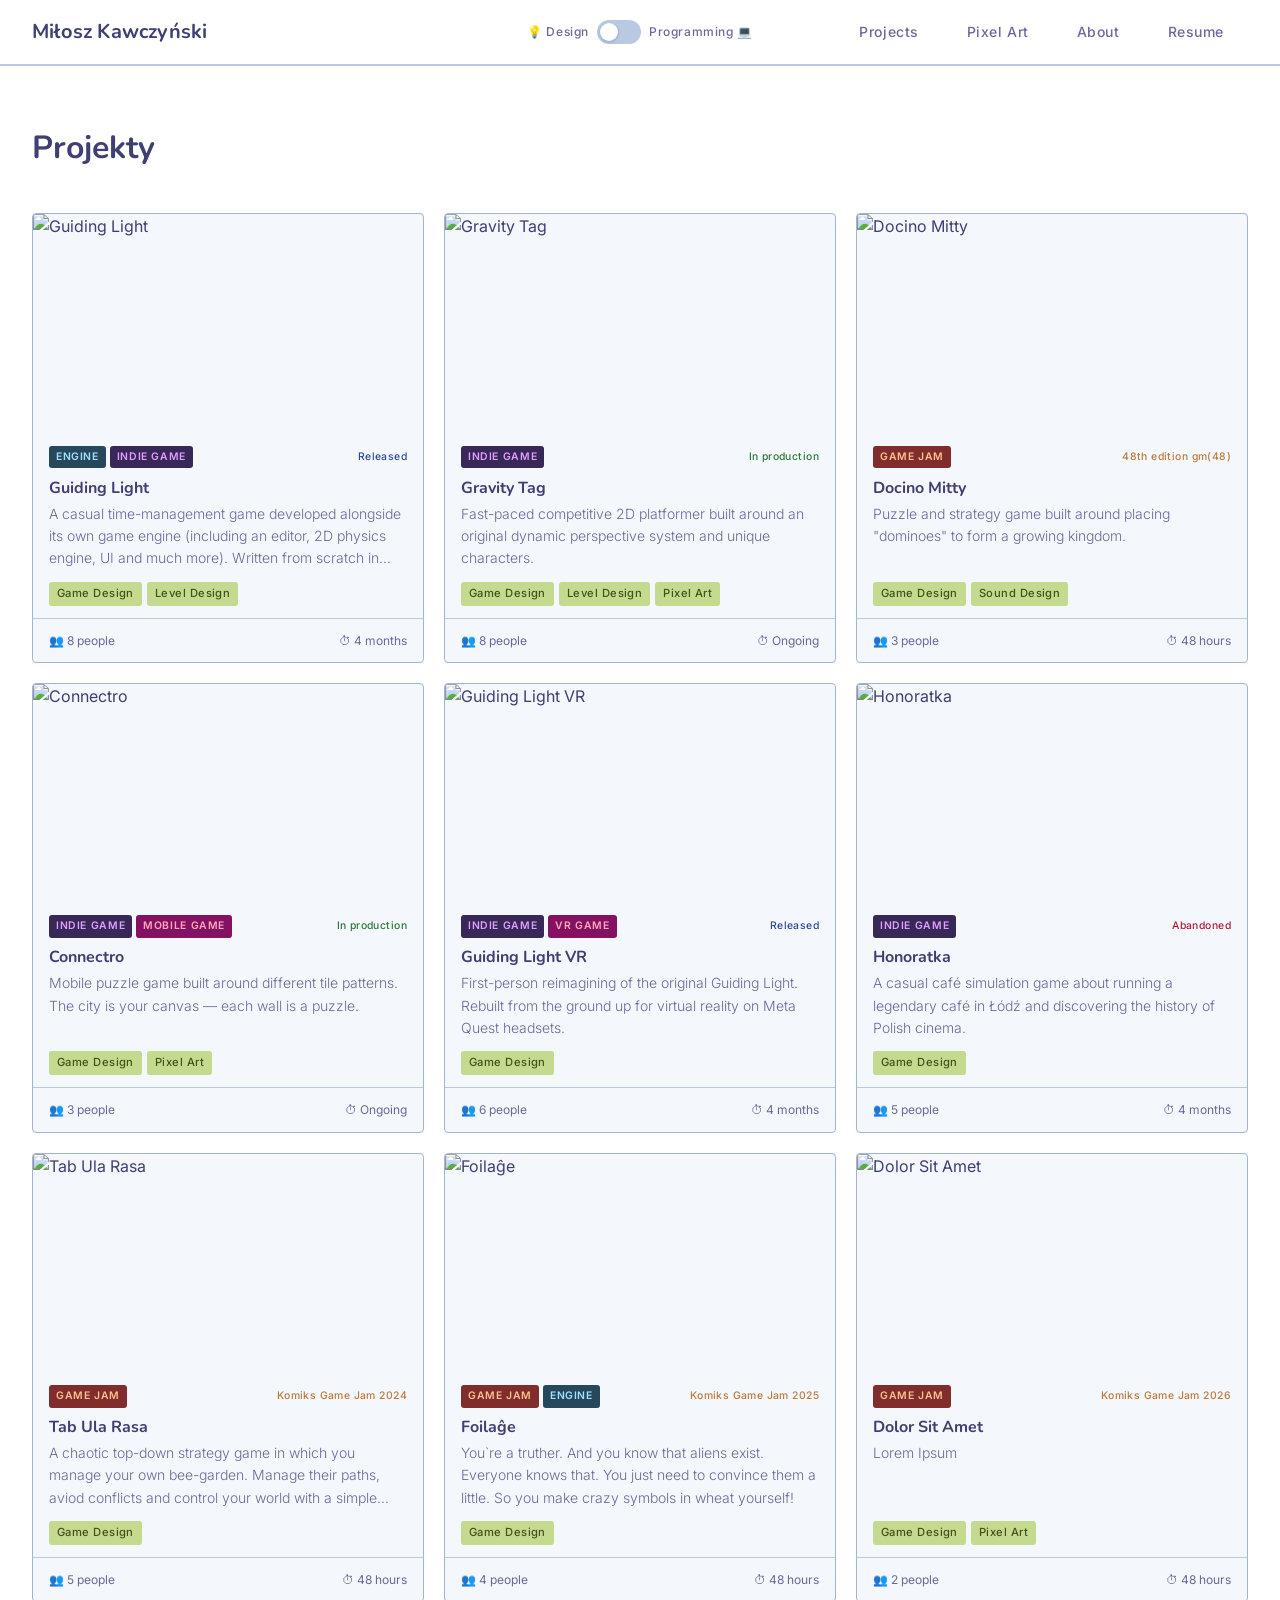
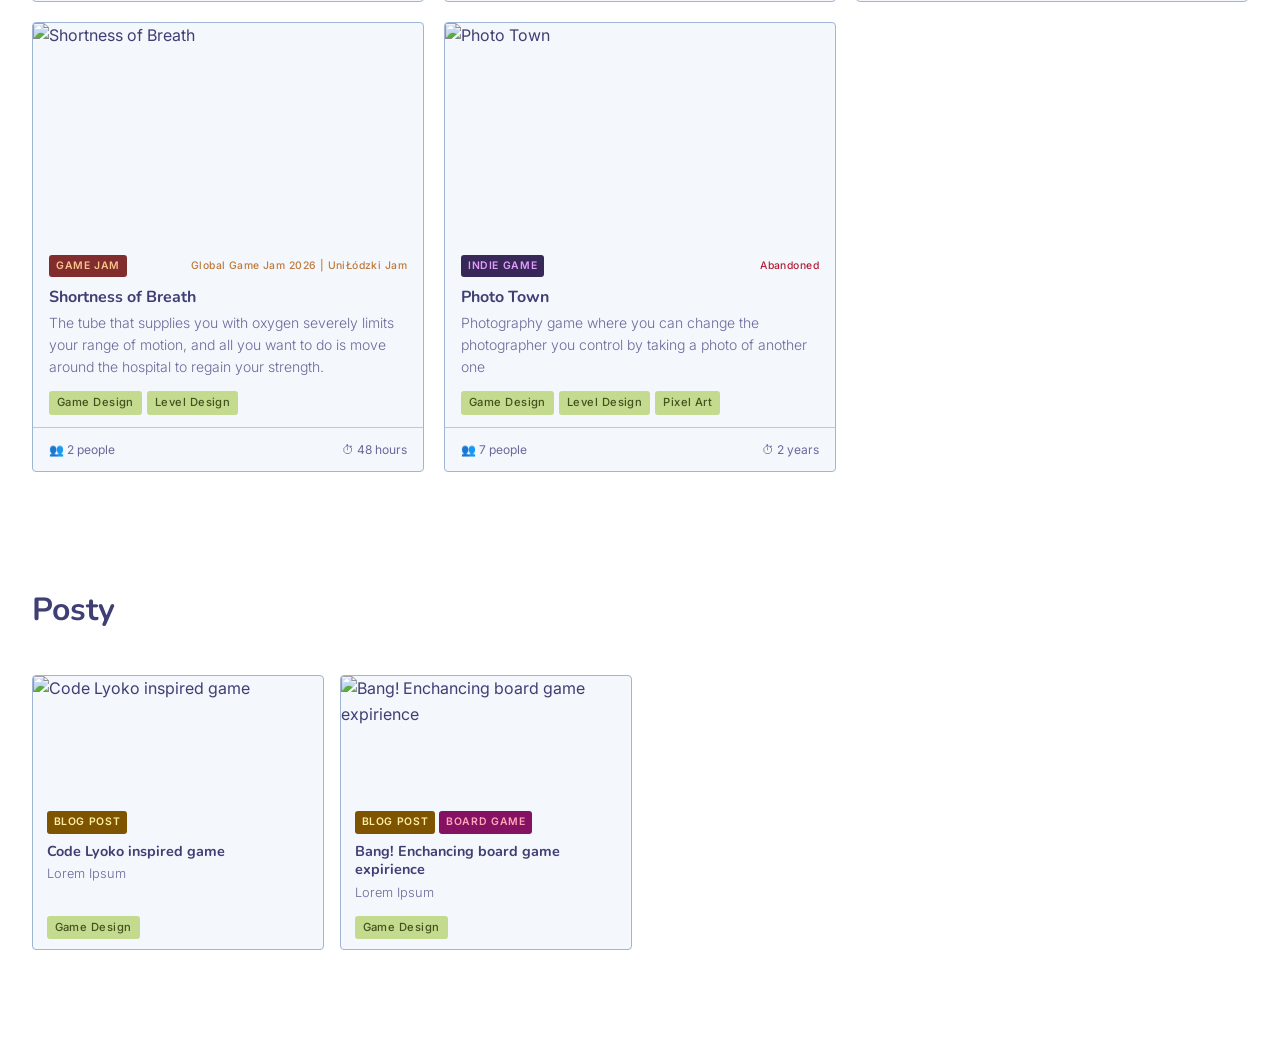
==== index.html @ 7f7c29a9 "DocinoMitty+Projects: Add sound design label" ====
<!DOCTYPE html>
<html lang="pl">
<head>
  <meta charset="UTF-8" />
  <meta name="viewport" content="width=device-width, initial-scale=1.0" />
  <title>Miłosz Kawczyński - Portfolio</title>
  <link rel="preconnect" href="https://fonts.googleapis.com" />
  <link rel="preconnect" href="https://fonts.gstatic.com" crossorigin />
  <link href="https://fonts.googleapis.com/css2?family=Inter:wght@300;400;500;600&family=Nunito:ital,wght@0,700;1,400&display=swap" rel="stylesheet" />
  <link rel="stylesheet" href="https://cdnjs.cloudflare.com/ajax/libs/font-awesome/6.5.0/css/all.min.css" />
  <link rel="stylesheet" href="style.css" />
</head>

<body>
  <script src="header.js"></script>
  <main>
    <section class="section projects" id="projekty">
      <div class="container">
        <h2 class="section__title">Projekty</h2>
        <div class="grid grid--design" id="grid-design"></div>
        <div class="grid grid--programming" id="grid-programming"></div>
      </div>
    </section>

    <section class="section posts" id="blog-section-design" style="display:none;">
      <div class="container">
        <h2 class="section__title">Posty</h2>
        <div class="grid grid--blog grid--design" id="blog-grid-design"></div>
      </div>
    </section>

    <section class="section posts" id="blog-section-programming" style="display:none;">
      <div class="container">
        <h2 class="section__title">Posty</h2>
        <div class="grid grid--blog grid--programming" id="blog-grid-programming"></div>
      </div>
    </section>
  <script src="footer.js"></script>

  <script>
    const tabs = document.querySelectorAll('.tab');
    const sections = document.querySelectorAll('section[id]');
    const observer = new IntersectionObserver((entries) => {
      entries.forEach(entry => {
        if (entry.isIntersecting) {
          tabs.forEach(t => t.classList.remove('tab--active'));
          const active = document.querySelector(`.tab[href="#${entry.target.id}"]`);
          if (active) active.classList.add('tab--active');
        }
      });
    }, { threshold: 0.4 });
    sections.forEach(s => observer.observe(s));
  </script>

  <script src="character.js"></script>
  <script src="projects.js"></script>
<script>

  const toggle = document.getElementById('modeToggle');
  const savedMode = localStorage.getItem('portfolio-mode') ?? 'design';

  function setMode(mode) {
    const isProg = mode === 'programming';
    const gridDesign = document.getElementById('grid-design');
    const gridProg   = document.getElementById('grid-programming');
    const outGrid = isProg ? gridDesign : gridProg;
    const inGrid  = isProg ? gridProg   : gridDesign;

    outGrid.style.opacity = '0';
    setTimeout(() => {
      outGrid.style.display = 'none';
      inGrid.style.display  = 'grid';
      requestAnimationFrame(() => requestAnimationFrame(() => {
        inGrid.style.opacity = '1';
      }));
    }, 350);

    updateBlogSection('design');
    updateBlogSection('programming');
  }

  setMode(savedMode);

  document.addEventListener('modechange', (e) => {
    setMode(e.detail.mode);
  });

  toggle.addEventListener('keydown', e => {
    if (e.key === ' ' || e.key === 'Enter') {
      e.preventDefault();
      toggle.click();
    }
  });

  addProject({
    name:   'Guiding Light',
    cover:  'games/guidingLight.png',
    images: ['./projects/guidingLight/guidingLight1.png', './projects/guidingLight/guidingLight2.png', './projects/guidingLight/guidingLight3.png'],
    desc:   'A casual time-management game developed alongside its own game engine (including an editor, 2D physics engine, UI and much more). Written from scratch in modern C++ and DirectX 11.',
    types:  ['engine', 'indie-game'],
    event:  'released',
    tags:   ['engine-programming', 'systems-programming', 'gameplay-programming', 'game-design', 'level-design'],
    people: 8,
    time:   '4 months',
    link:   './projects/guidingLight/guidingLight.html',
  });

  addProject({
    name:   'Gravity Tag',
    cover:  'games/gravityTag.png',
    images: ['./projects/gravityTag/gravityTag1.png', './projects/gravityTag/gravityTag2.png', './projects/gravityTag/gravityTag3.png', './projects/gravityTag/gravityTag4.png', './projects/gravityTag/gravityTag6.png'],
    desc:   'Fast-paced competitive 2D platformer built around an original dynamic perspective system and unique characters.',
    types:  ['indie-game'],
    event:  'in-production',
    tags:   ['systems-programming', 'gameplay-programming', 'game-design', 'level-design', 'pixelart'],
    people: 8,
    time:   'Ongoing',
    link:   './projects/gravityTag/gravityTag.html',
  });

  addProject({
    name:   'Docino Mitty',
    cover:  'games/docinoMitty.png',
    images: ['./projects/docinoMitty/docinoMitty1.png', './projects/docinoMitty/docinoMitty2.png', './projects/docinoMitty/docinoMitty3.png', './projects/docinoMitty/docinoMitty4.png'],
    desc:   'Puzzle and strategy game built around placing "dominoes" to form a growing kingdom.',
    types:  ['game-jam'],
    event:  '48th edition gm(48)',
    tags:   ['systems-programming', 'gameplay-programming', 'game-design', 'sound-design'],
    people: 3,
    time:   '48 hours',
    link:   './projects/docinoMitty/docinoMitty.html',
  });

  addProject({
    name:   'Connectro',
    cover:  'games/connectro.png',
    images: ['./projects/connectro/connectro1.png', './projects/connectro/connectro2.png', './projects/connectro/connectro3.png'],
    desc:   'Mobile puzzle game built around different tile patterns. The city is your canvas — each wall is a puzzle.',
    types:  ['indie-game', 'mobile-game'],
    event:  'in-production',
    tags:   ['systems-programming', 'gameplay-programming', 'game-design', 'pixelart'],
    people: 3,
    time:   'Ongoing',
    link:   './projects/connectro/connectro.html',
  });

  addProject({
    name:   'Guiding Light VR',
    cover:  'games/guidingLightVR.png',
    images: ['./projects/guidingLightVR/guidingLightVR1.png'],
    desc:   'First-person reimagining of the original Guiding Light. Rebuilt from the ground up for virtual reality on Meta Quest headsets.',
    types:  ['indie-game', 'vr-game'],
    event:  'released',
    tags:   ['game-design'],
    people: 6,
    time:   '4 months',
    link:   './projects/guidingLightVR/guidingLightVR.html',
  });

  // addProject({
  //   name:   'Ricochet',
  //   cover:  'games/ricochet.png',
  //   images: ['./projects/ricochet/ricochet1.png', './projects/ricochet/ricochet2.png', './projects/ricochet/ricochet3.png', './projects/ricochet/ricochet4.png'],
  //   desc:   'Rykoszet To gra karciana w gangstersko mafijnych klimatach, gdzie główną mechaniką jest układanie stosu kart, od którego odbijają się pociski wystrzeliwane podczas rozgrywki.',
  //   types:  ['board-game'],
  //   event:  'in-production',
  //   tags:   ['game-design'],
  //   people: 2,
  //   time:   'Ongoing',
  //   link:   './projects/ricochet/ricochet.html',
  // });

  addProject({
    name:   'Honoratka',
    cover:  'games/honoratka.png',
    images: ['./projects/honoratka/honoratka2.png'],
    desc:   'A casual café simulation game about running a legendary café in Łódź and discovering the history of Polish cinema.',
    types:  ['indie-game'],
    event:  'abandoned',
    tags:   ['gameplay-programming', 'game-design'],
    people: 5,
    time:   '4 months',
    link:   './projects/honoratka/honoratka.html',
  });

  addProject({
    name:   'Code Lyoko inspired game',
    cover:  'games/codeLyoko.png',
    images: [],
    desc:   'Lorem Ipsum',
    types:  ['blog-post'],
    event:  'Writing',
    tags:   ['game-design'],
    people: 0,
    time:   'n/a',
    link:   '/projekty/drugi',
  });

  addProject({
    name:   'Bang! Enchancing board game expirience',
    cover:  'games/bang.png',
    images: [],
    desc:   'Lorem Ipsum',
    types:  ['blog-post', 'board-game'],
    event:  'Writing',
    tags:   ['game-design'],
    people: 0,
    time:   'n/a',
    link:   '/projekty/drugi',
  });

  // addProject({
  //   name:   'Wibrujący Czarodzieje',
  //   cover:  'games/wibrującyCzarodzieje.png',
  //   images: [],
  //   desc:   'Lorem Ipsum',
  //   types:  ['game-jam'],
  //   event:  'Writing',
  //   tags:   ['game-design'],
  //   people: 2,
  //   time:   '6h',
  //   link:   '/projekty/drugi',
  // });

  addProject({
    name:   'Tab Ula Rasa',
    cover:  'games/tabUlaRasa.png',
    images: ['./projects/tabUlaRasa/tabUlaRasa1.png', './projects/tabUlaRasa/tabUlaRasa2.png', './projects/tabUlaRasa/tabUlaRasa3.png'],
    desc:   'A chaotic top-down strategy game in which you manage your own bee-garden. Manage their paths, aviod conflicts and control your world with a simple click of a Tab.',
    types:  ['game-jam'],
    event:  'Komiks Game Jam 2024',
    tags:   ['systems-programming', 'gameplay-programming', 'game-design'],
    people: 5,
    time:   '48 hours',
    link:   './projects/tabUlaRasa/tabUlaRasa.html',
  });

  addProject({
    name:   'Foilaĝe',
    cover:  'games/foilage.png',
    images: ['./projects/foilage/foilage1.png', './projects/foilage/foilage2.png', './projects/foilage/foilage3.png', './projects/foilage/foilage4.png'],
    desc:   'You`re a truther. And you know that aliens exist. Everyone knows that. You just need to convince them a little. So you make crazy symbols in wheat yourself!',
    types:  ['game-jam', 'engine'],
    event:  'Komiks Game Jam 2025',
    tags:   ['engine-programming', 'systems-programming', 'gameplay-programming', 'game-design'],
    people: 4,
    time:   '48 hours',
    link:   './projects/foilage/foilage.html',
  });

  addProject({
    name:   'Dolor Sit Amet',
    cover:  'games/dolorSitAmet.png',
    images: ['./projects/dolorSitAmet/dolorSitAmet1.png', './projects/dolorSitAmet/dolorSitAmet2.png', './projects/dolorSitAmet/dolorSitAmet3.png'],
    desc:   'Lorem Ipsum',
    types:  ['game-jam'],
    event:  'Komiks Game Jam 2026',
    tags:   ['systems-programming', 'gameplay-programming', 'game-design', 'pixelart'],
    people: 2,
    time:   '48 hours',
    link:   './projects/dolorSitAmet/dolorSitAmet.html',
  });

  // addProject({
  //   name:   'Guiding Light Advance',
  //   cover:  'games/guidingLightAdvance.png',
  //   images: [],
  //   desc:   'Lorem Ipsum',
  //   types:  ['indie-game', 'engine'],
  //   event:  'in-production',
  //   tags:   ['engine-programming', 'systems-programming', 'gameplay-programming', 'game-design', 'pixelart'],
  //   people: 1,
  //   time:   'Ongoing',
  //   link:   './projects/guidingLightAdvence/guidingLightAdvence.html',
  // });

  addProject({
    name:   'Shortness of Breath',
    cover:  'games/shortnessOfBreath.png',
    images: ['./projects/shortnessOfBreath/shortnessOfBreath1.png', './projects/shortnessOfBreath/shortnessOfBreath2.png', './projects/dolorSitAmet/shortnessOfBreath3.png'],
    desc:   'The tube that supplies you with oxygen severely limits your range of motion, and all you want to do is move around the hospital to regain your strength.',
    types:  ['game-jam'],
    event:  'Global Game Jam 2026 | UniŁódzki Jam',
    tags:   ['systems-programming', 'gameplay-programming', 'game-design', 'level-design'],
    people: 2,
    time:   '48 hours',
    link:   './projects/shortnessOfBreath/shortnessOfBreath.html',
  });

  addProject({
    name:   'Photo Town',
    cover:  'games/photoTown.png',
    images: ['./projects/photoTown/photoTown1.png', './projects/photoTown/photoTown2.png', './projects/photoTown/photoTown3.png', './projects/photoTown/photoTown4.png', './projects/photoTown/photoTown5.png'],
    desc:   'Photography game where you can change the photographer you control by taking a photo of another one',
    types:  ['indie-game'],
    event:  'abandoned',
    tags:   ['systems-programming', 'gameplay-programming', 'game-design', 'level-design', 'pixelart'],
    people: 7,
    time:   '2 years',
    link:   './projects/photoTown/photoTown.html',
  });
</script>

</body>
</html>
---- style.css ----
:root {
    --c-white:        #ffffff;
    --c-light:        #b9c9e3;
    --c-mid:          #5879b4;
    --c-dark:         #3f3f74;
    --c-bg:           var(--c-white);
    --c-surface:      #f4f7fc;
    --c-text:         var(--c-dark);
    --c-text-muted:   #6a6a9a;
    --c-accent:       var(--c-mid);
    --font-body:      'Inter', system-ui, sans-serif;
    --font-display:   'Nunito', Georgia, serif;
    --container-w:    1400px;
    --radius:         4px;
  }

  *, *::before, *::after { box-sizing: border-box; margin: 0; padding: 0; }
  html { scroll-behavior: smooth; }

  body {
    background: var(--c-bg);
    color: var(--c-text);
    font-family: var(--font-body);
    font-size: 1rem;
    line-height: 1.6;
    font-weight: 400;
    overflow-x: hidden;
    padding-bottom: 42px;
    transition: background 0.4s ease, color 0.4s ease;
  }

  img, video { display: block; max-width: 100%; height: auto; }
  a { color: inherit; text-decoration: none; }

  .container {
    max-width: var(--container-w);
    margin: 0 auto;
    padding: 0 2rem;
  }

  .header {
    position: sticky;
    top: 0;
    z-index: 100;
    background: var(--c-white);
    border-bottom: 2px solid var(--c-light);
    transition: background 0.4s ease, border-color 0.4s ease;
  }

  .nav {
    display: flex;
    align-items: center;
    justify-content: center;
    height: 64px;
    gap: 2rem;
  }

  .nav__logo {
    flex: 1;
    font-family: var(--font-display);
    font-size: 1.25rem;
    font-weight: 700;
    color: var(--c-dark);
    letter-spacing: 0.01em;
    transition: color 0.4s ease;
  }

  .tabs {
    flex: 1;
    display: flex;
    justify-content: flex-end;
    height: 100%;
  }

  .tab {
    display: flex;
    align-items: center;
    padding: 0 1.5rem;
    font-size: 0.875rem;
    font-weight: 500;
    letter-spacing: 0.04em;
    color: var(--c-text-muted);
    border-bottom: 3px solid transparent;
    height: 100%;
    position: relative;
    top: 2px;
    transition: color 0.2s, border-color 0.2s;
  }

  .tab:hover { color: var(--c-accent); }

  .tab--active {
    color: var(--c-dark);
    border-bottom-color: var(--c-mid);
  }

  .mode-toggle {
    display: flex;
    align-items: center;
    gap: 8px;
    cursor: pointer;
    user-select: none;
  }

  .mode-toggle__label {
    font-size: 0.75rem;
    font-weight: 500;
    letter-spacing: 0.05em;
    color: var(--c-text-muted);
    transition: color 0.3s;
  }

  .mode-toggle__track {
    width: 44px;
    height: 24px;
    border-radius: 12px;
    background: var(--c-light);
    position: relative;
    flex-shrink: 0;
    transition: background 0.3s;
  }

  .mode-toggle__thumb {
    position: absolute;
    top: 3px;
    left: 3px;
    width: 18px;
    height: 18px;
    border-radius: 50%;
    background: var(--c-white);
    box-shadow: 0 1px 3px rgba(0,0,0,0.2);
    transition: transform 0.3s cubic-bezier(0.4, 0, 0.2, 1);
  }

  .section { padding: 3.5rem 0; }

  .section__title {
    font-family: var(--font-display);
    font-size: 2rem;
    font-weight: 700;
    color: var(--c-dark);
    margin-bottom: 2.5rem;
    transition: color 0.4s ease;
  }

  .about {
    background: var(--c-surface);
    border-bottom: 2px solid var(--c-light);
    transition: background 0.4s ease, border-color 0.4s ease;
  }

  .about__inner {
    display: grid;
    grid-template-columns: 280px 1fr;
    gap: 4rem;
    align-items: center;
  }

  .about__photo-wrap { display: flex; justify-content: center; }

  .about__photo {
    width: 240px;
    height: 240px;
  }

  .about__photo img {
    width: 100%;
    height: 100%;
    object-fit: cover;
  }

  .about__eyebrow {
    font-size: 0.8rem;
    letter-spacing: 0.1em;
    text-transform: uppercase;
    color: var(--c-accent);
    margin-bottom: 0.5rem;
  }

  .about__name {
    font-family: var(--font-display);
    font-size: clamp(2rem, 4vw, 3rem);
    font-weight: 700;
    color: var(--c-dark);
    line-height: 1.1;
    margin-bottom: 0.25rem;
    transition: color 0.4s ease;
  }

  .about__role {
    font-size: 1rem;
    color: var(--c-text-muted);
    margin-bottom: 1.25rem;
    letter-spacing: 0.03em;
  }

  .about__bio {
    color: var(--c-text);
    max-width: 52ch;
    margin-bottom: 2rem;
    line-height: 1.8;
    font-weight: 300;
    transition: color 0.4s ease;
  }

  .about__links { display: flex; gap: 1rem; flex-wrap: wrap; }

  .btn {
    display: inline-block;
    padding: 10px 24px;
    font-size: 0.875rem;
    font-weight: 500;
    letter-spacing: 0.04em;
    border-radius: var(--radius);
    cursor: pointer;
    transition: background 0.2s, color 0.2s, border-color 0.2s;
  }

  .btn--primary {
    background: var(--c-mid);
    color: var(--c-white);
    border: 2px solid var(--c-mid);
  }

  .btn--primary:hover {
    background: var(--c-dark);
    border-color: var(--c-dark);
  }

  .btn--ghost {
    background: transparent;
    color: var(--c-mid);
    border: 2px solid var(--c-mid);
    transition: background 0.2s, color 0.2s, border-color 0.4s ease;
  }

  .btn--ghost:hover {
    background: var(--c-mid);
    color: var(--c-white);
  }

  .projects {
    background: var(--c-white);
    transition: background 0.4s ease;
  }

  .grid {
    grid-template-columns: repeat(3, 1fr);
    gap: 1.25rem;
    align-items: stretch;
  }

  .grid--design,
  .grid--programming {
    display: grid;
    transition: opacity 0.35s ease;
  }

  .grid--programming {
    display: none;
    opacity: 0;
  }

  .grid--design { opacity: 1; }

  .grid--blog {
    grid-template-columns: repeat(4, 1fr);
    gap: 1rem;
  }

  body:not(.mode--programming) #blog-section-programming { display: none !important; }
  body.mode--programming        #blog-section-design      { display: none !important; }

  .card-wrap {
    border-radius: var(--radius);
    height: 100%;
    display: block;
    text-decoration: none;
    color: inherit;
  }

  .card-wrap:hover .card {
    transform: translateY(-6px);
    box-shadow: 0 12px 32px rgba(63, 63, 116, 0.18);
  }

  .card {
    background: var(--c-surface);
    border: 1px solid #a0b5d4;
    border-radius: var(--radius);
    overflow: hidden;
    display: flex;
    flex-direction: column;
    height: 100%;
    transition: box-shadow 0.25s ease, background 0.4s ease, border-color 0.4s ease, transform 0.25s ease;
  }

  .card__thumb {
    width: 100%;
    aspect-ratio: 16 / 9;
    overflow: hidden;
    flex-shrink: 0;
  }

  .card__thumb img {
    width: 100%;
    height: 100%;
    object-fit: cover;
  }

  .card__thumb-placeholder {
    width: 100%;
    height: 100%;
    background: var(--c-light);
    display: flex;
    align-items: center;
    justify-content: center;
    color: var(--c-mid);
    font-size: 0.75rem;
    letter-spacing: 0.08em;
    text-transform: uppercase;
    transition: background 0.4s ease, color 0.4s ease;
  }

  .card__meta-row {
    padding: 0.75rem 1rem 0;
    display: flex;
    align-items: center;
    flex-wrap: wrap;
    gap: 5px;
    flex-shrink: 0;
  }

  .card__types {
    display: flex;
    flex-wrap: wrap;
    gap: 4px;
    flex: 1;
  }

  .card__type {
    font-size: 0.65rem;
    font-weight: 600;
    letter-spacing: 0.06em;
    text-transform: uppercase;
    padding: 3px 7px;
    border-radius: 3px;
  }

  .card__type--indie-game  { background: #372857; color: #e39dff; }
  .card__type--game-jam    { background: #812d2d; color: #fac28d; }
  .card__type--art         { background: #2a4a1a; color: #a0d890; }
  .card__type--engine      { background: #27475c; color: #a0e1ff; }
  .card__type--blog-post   { background: #7e5400; color: #ffefa6; }
  .card__type--mobile-game { background: #851162; color: #ffa8bb; }
  .card__type--vr-game     { background: #851162; color: #ffa8bb; }
  .card__type--board-game  { background: #851162; color: #ffa8bb; }

  .card__event {
    font-size: 0.65rem;
    font-weight: 500;
    letter-spacing: 0.04em;
    white-space: nowrap;
  }

  .card__event--in-production { color: #2a7a3a; }
  .card__event--released      { color: #2a4a9a; }
  .card__event--jam           { color: #bd7a3b; }
  .card__event--abandoned     { color: #b31e36; }

  .card__body {
    padding: 0.6rem 1rem 0;
    flex: 1;
    display: flex;
    flex-direction: column;
  }

  .card__title {
    font-family: var(--font-display);
    font-size: 1rem;
    font-weight: 700;
    color: var(--c-dark);
    margin-bottom: 4px;
    line-height: 1.3;
    transition: color 0.4s ease;
  }

  .card__desc {
    font-size: 0.875rem;
    color: var(--c-text-muted);
    line-height: 1.6;
    font-weight: 300;
    display: -webkit-box;
    -webkit-line-clamp: 3;
    -webkit-box-orient: vertical;
    overflow: hidden;
    margin-bottom: 0.75rem;
    transition: color 0.4s ease;
  }

  .card__tags {
    display: flex;
    flex-wrap: nowrap;
    gap: 5px;
    margin-top: auto;
    padding-bottom: 0.75rem;
    overflow: hidden;
  }

  .card__tag {
    font-size: 0.7rem;
    font-weight: 500;
    padding: 3px 8px;
    border-radius: 3px;
    letter-spacing: 0.04em;
    white-space: nowrap;
    flex-shrink: 0;
  }

  .card__tag--game-design          { background: #c3da8f; color: #42521c; }
  .card__tag--level-design         { background: #c3da8f; color: #42521c; }
  .card__tag--sound-design         { background: #c3da8f; color: #42521c; }
  .card__tag--pixelart             { background: #c3da8f; color: #42521c; }
  .card__tag--gameplay-programming { background: #7ca0cf; color: #122d3f; }
  .card__tag--engine-programming   { background: #7ca0cf; color: #122d3f; }
  .card__tag--systems-programming  { background: #7ca0cf; color: #122d3f; }

  .card__footer {
    border-top: 1px solid var(--c-light);
    padding: 0.75rem 1rem;
    display: flex;
    align-items: center;
    justify-content: space-between;
    font-size: 0.75rem;
    color: var(--c-text-muted);
    flex-shrink: 0;
    transition: border-color 0.4s ease, color 0.4s ease;
  }

  .card__meta-item {
    display: flex;
    align-items: center;
    gap: 4px;
  }

  .card-wrap--blog .card__title    { font-size: 0.9rem; }
  .card-wrap--blog .card__desc     { -webkit-line-clamp: 2; font-size: 0.8rem; }
  .card-wrap--blog .card__thumb    { aspect-ratio: 16 / 7; }
  .card-wrap--blog .card__body     { padding: 0.5rem 0.85rem 0; }
  .card-wrap--blog .card__tags     { padding-bottom: 0.6rem; }
  .card-wrap--blog .card__meta-row { padding: 0.5rem 0.85rem 0; }

  .footer {
    position: fixed;
    bottom: 0;
    left: 0;
    right: 0;
    z-index: 50;
    background: var(--c-dark);
    padding: 0.75rem 0;
    font-size: 0.8rem;
  }

  .footer__inner {
    display: flex;
    align-items: center;
    justify-content: space-between;
  }

  .footer__name {
    color: rgb(255, 255, 255);
    font-weight: 500;
  }

  .footer__links {
    display: flex;
    gap: 1.5rem;
  }

  .footer__link {
    color: rgb(255, 255, 255);
    display: flex;
    align-items: center;
    gap: 6px;
    transition: color 0.2s;
  }

  .footer__link:hover { color: var(--c-light); }

  @keyframes shake {
    0%   { transform: translate(0, 0) rotate(0deg); }
    15%  { transform: translate(-5px, -3px) rotate(-1.5deg); }
    30%  { transform: translate(4px, 2px) rotate(1deg); }
    45%  { transform: translate(-3px, 4px) rotate(-0.8deg); }
    60%  { transform: translate(5px, -2px) rotate(1.2deg); }
    75%  { transform: translate(-2px, 3px) rotate(-0.5deg); }
    90%  { transform: translate(2px, -1px) rotate(0.3deg); }
    100% { transform: translate(0, 0) rotate(0deg); }
  }

  .is-shaking { animation: shake 0.38s ease-out both; }

  body.mode--programming {
    --c-bg:        #0f0f1a;
    --c-surface:   #16162a;
    --c-text:      #e0e0f0;
    --c-text-muted:#8888aa;
    background: var(--c-bg);
    color: var(--c-text);
  }

  body.mode--programming .mode-toggle__track         { background: var(--c-dark); }
  body.mode--programming .mode-toggle__thumb         { transform: translateX(20px); }
  body.mode--programming .mode-toggle__label:last-child  { color: var(--c-light); }
  body.mode--programming .mode-toggle__label:first-child { color: var(--c-text-muted); }

  body.mode--programming .header                     { background: #16162a; border-bottom-color: #2a2a4a; }
  body.mode--programming .nav__logo                  { color: var(--c-light); }
  body.mode--programming .tab                        { color: #8888aa; }
  body.mode--programming .tab--active                { color: var(--c-light); border-bottom-color: var(--c-mid); }
  body.mode--programming .tab:hover                  { color: var(--c-light); }

  body.mode--programming .about                      { background: #16162a; border-bottom-color: #2a2a4a; }
  body.mode--programming .about__name                { color: var(--c-light); }
  body.mode--programming .about__bio                 { color: #8888aa; }

  body.mode--programming .projects                   { background: var(--c-bg); }
  body.mode--programming .section__title             { color: var(--c-light); }

  body.mode--programming .card                       { background: #16162a; border-color: #2a2a4a; }
  body.mode--programming .card__title                { color: var(--c-light); }
  body.mode--programming .card__desc                 { color: #8888aa; }
  body.mode--programming .card__footer               { border-top-color: #2a2a4a; color: #8888aa; }
  body.mode--programming .card__thumb-placeholder    { background: #2a2a4a; color: var(--c-mid); }
  body.mode--programming .card__event--in-production { color: #4aaa5a; }
  body.mode--programming .card__event--released      { color: #6a8aee; }
  body.mode--programming .card__event--abandoned     { color: #ee6a80; }

  body.mode--programming .card-wrap:hover .card      { box-shadow: 0 12px 32px rgba(90, 90, 180, 0.35); }

  body.mode--programming .btn--ghost                 { color: var(--c-light); border-color: var(--c-light); }

  body.mode--programming .footer                     { background: #2a2a4a; }
  body.mode--programming .footer__name               { color: #b9c9e3; }
  body.mode--programming .footer__link               { color: #b9c9e3; }
  body.mode--programming .footer__link:hover         { color: #ffffff; }

  @media (max-width: 720px) {
    .about__inner       { grid-template-columns: 1fr; gap: 2rem; text-align: center; }
    .about__photo       { width: 180px; height: 180px; margin: 0 auto; }
    .about__bio         { margin: 0 auto 2rem; }
    .about__links       { justify-content: center; }
    .grid               { grid-template-columns: 1fr; }
    .tab                { padding: 0 1rem; font-size: 0.8rem; }
    .nav__logo          { font-size: 1rem; }
    .mode-toggle        { margin-left: 1rem; }
    .mode-toggle__label { display: none; }
  }

  :focus-visible { outline: 2px solid var(--c-mid); outline-offset: 3px; }

  .ragdoll-btn {
  background: var(--c-surface);
  border: 1.5px solid var(--c-light);
  border-radius: var(--radius);
  padding: 4px 10px;
  cursor: pointer;
  font-size: 0.75rem;
  font-weight: 500;
  color: var(--c-text-muted);
  letter-spacing: 0.04em;
  font-family: var(--font-body);
  transition: background 0.2s, color 0.2s, opacity 0.2s;
  white-space: nowrap;
}

.ragdoll-btn:hover { color: var(--c-dark); }

.ragdoll-btn--off { opacity: 0.4; }

body.mode--programming .ragdoll-btn {
  background: #2a2a4a;
  border-color: #3a3a6a;
  color: #8888aa;
}

body.mode--programming .ragdoll-btn:hover { color: var(--c-light); }

  @media (prefers-reduced-motion: reduce) {
    *, *::before, *::after { transition: none !important; animation: none !important; }
    html { scroll-behavior: auto; }
  }
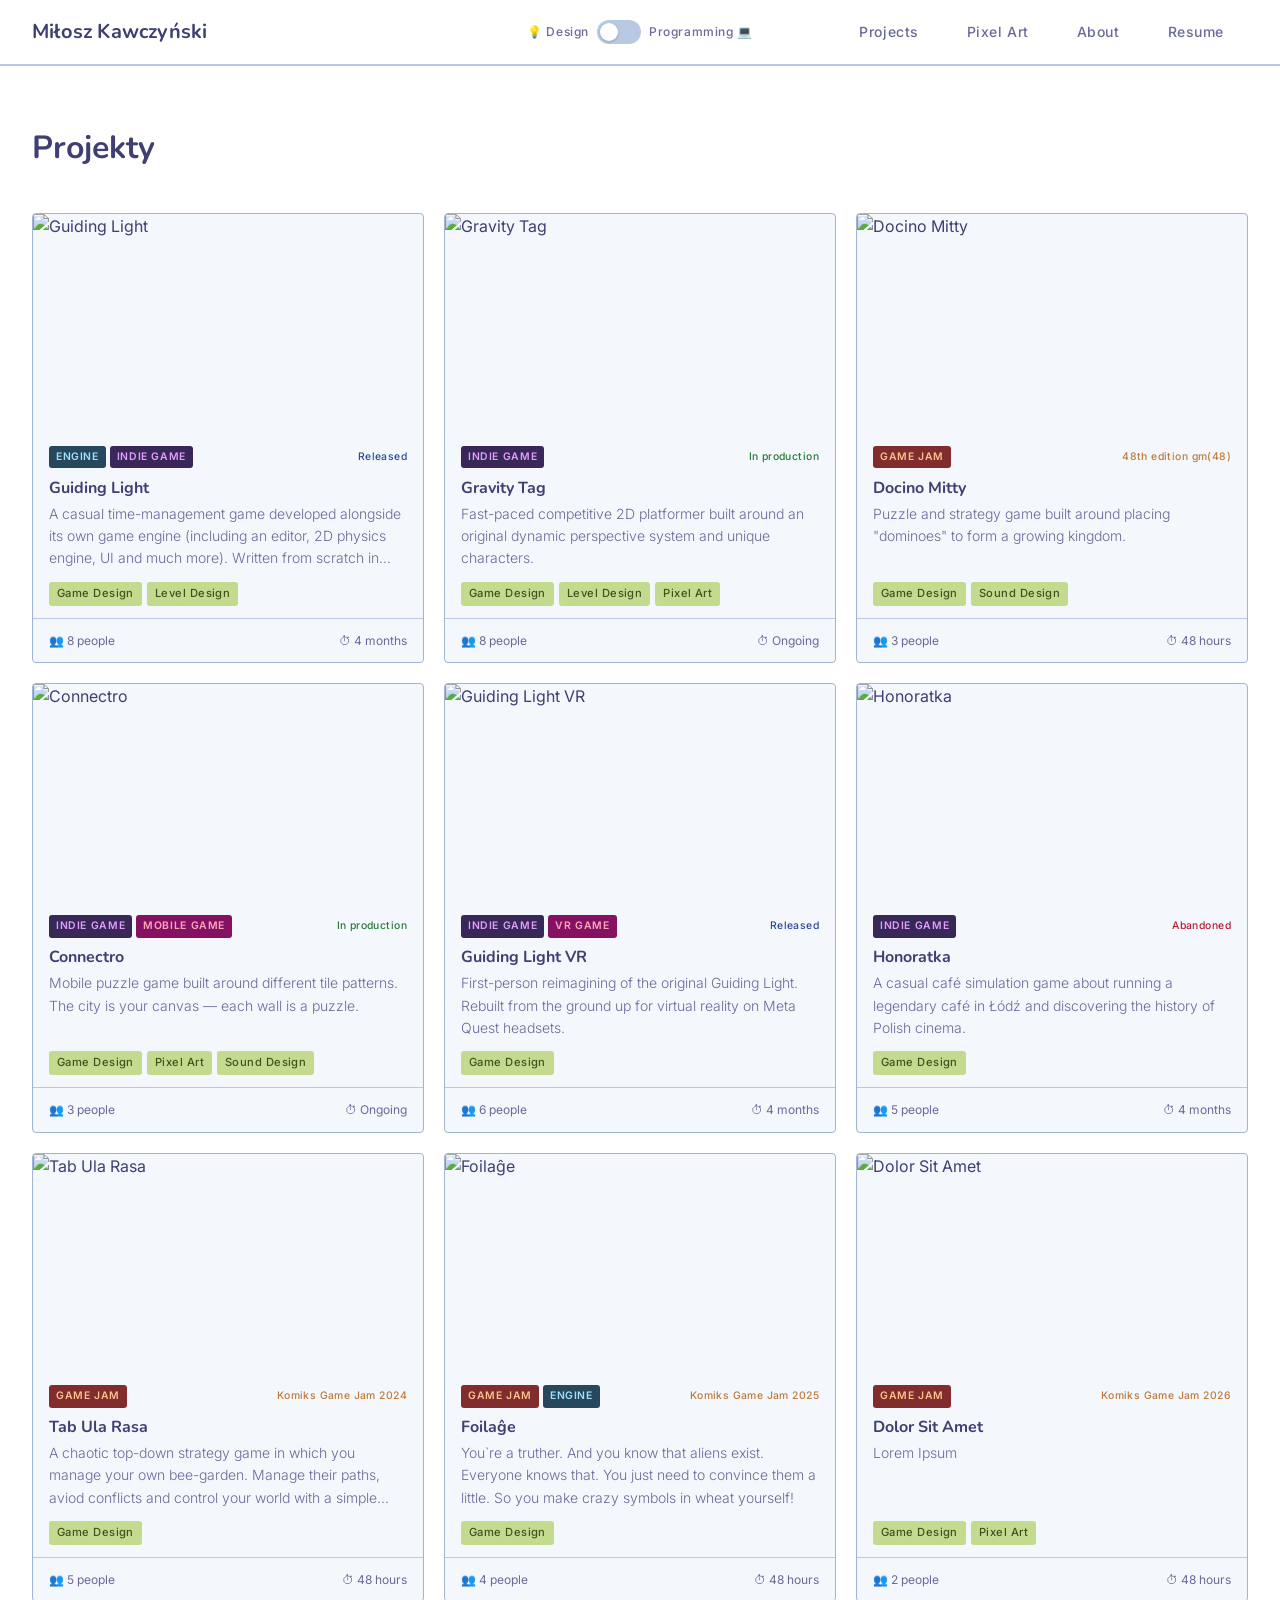
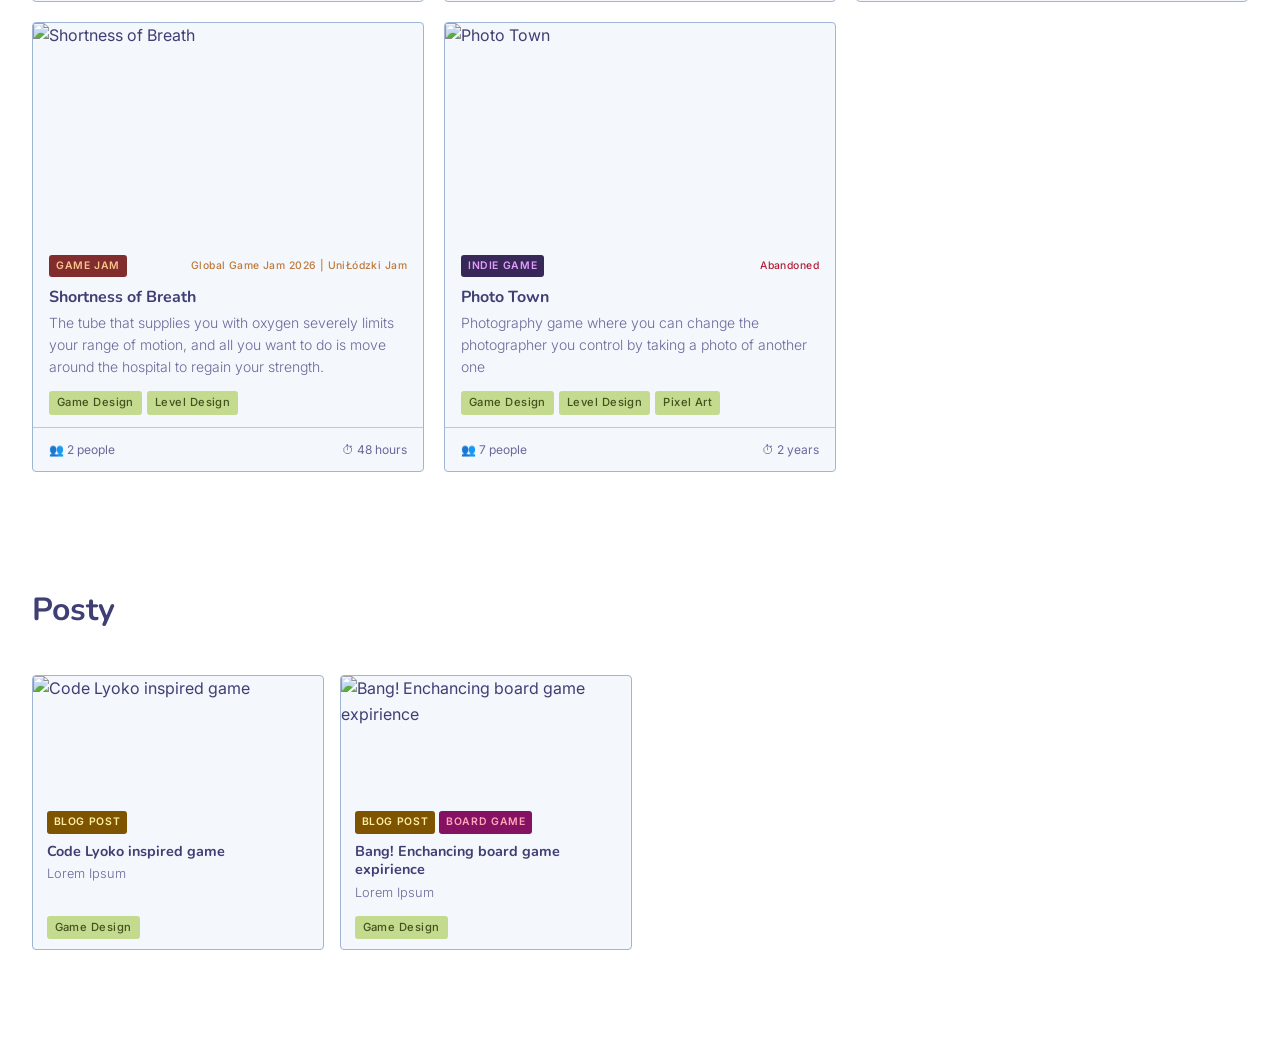
==== commit 31c53b90: "Connectro: Add Connectro project" ====
--- a/index.html
+++ b/index.html
@@ -138,7 +138,7 @@
     desc:   'Mobile puzzle game built around different tile patterns. The city is your canvas — each wall is a puzzle.',
     types:  ['indie-game', 'mobile-game'],
     event:  'in-production',
-    tags:   ['systems-programming', 'gameplay-programming', 'game-design', 'pixelart'],
+    tags:   ['systems-programming', 'gameplay-programming', 'game-design', 'pixelart', 'sound-design'],
     people: 3,
     time:   'Ongoing',
     link:   './projects/connectro/connectro.html',
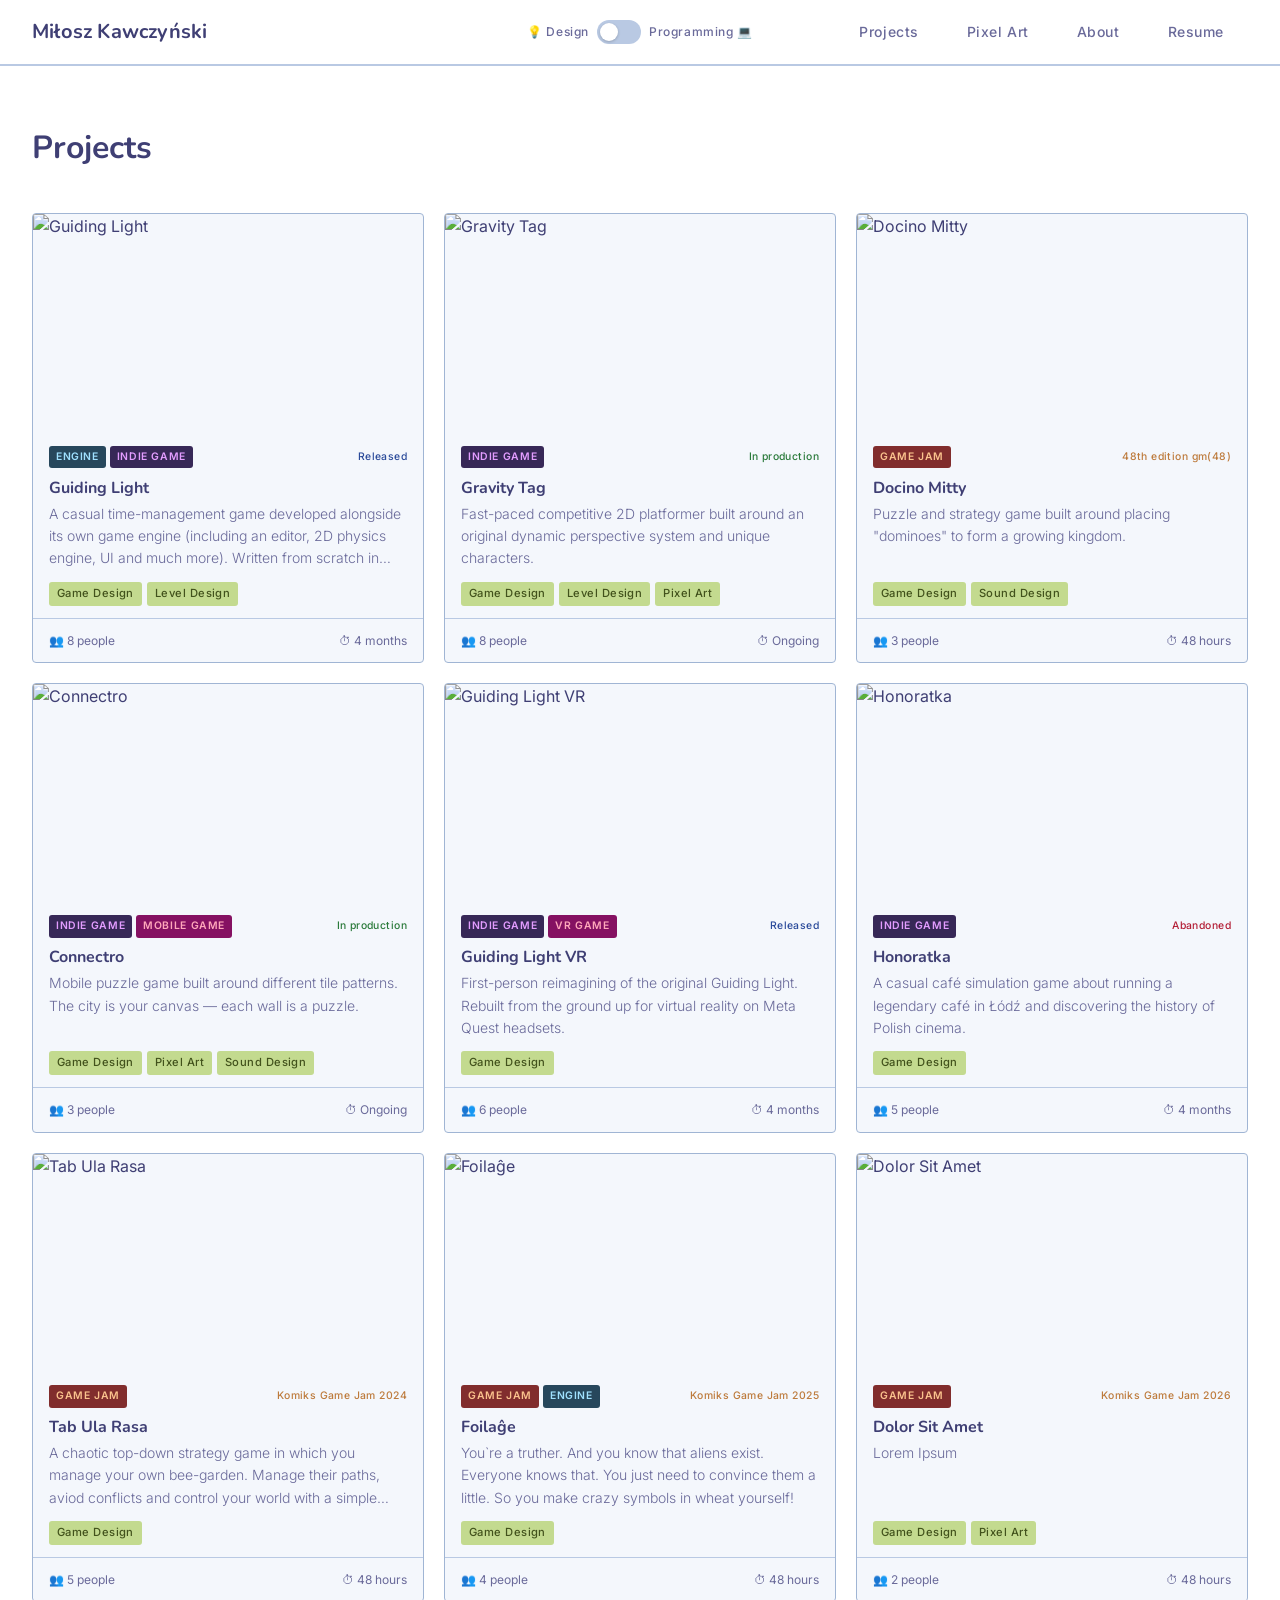
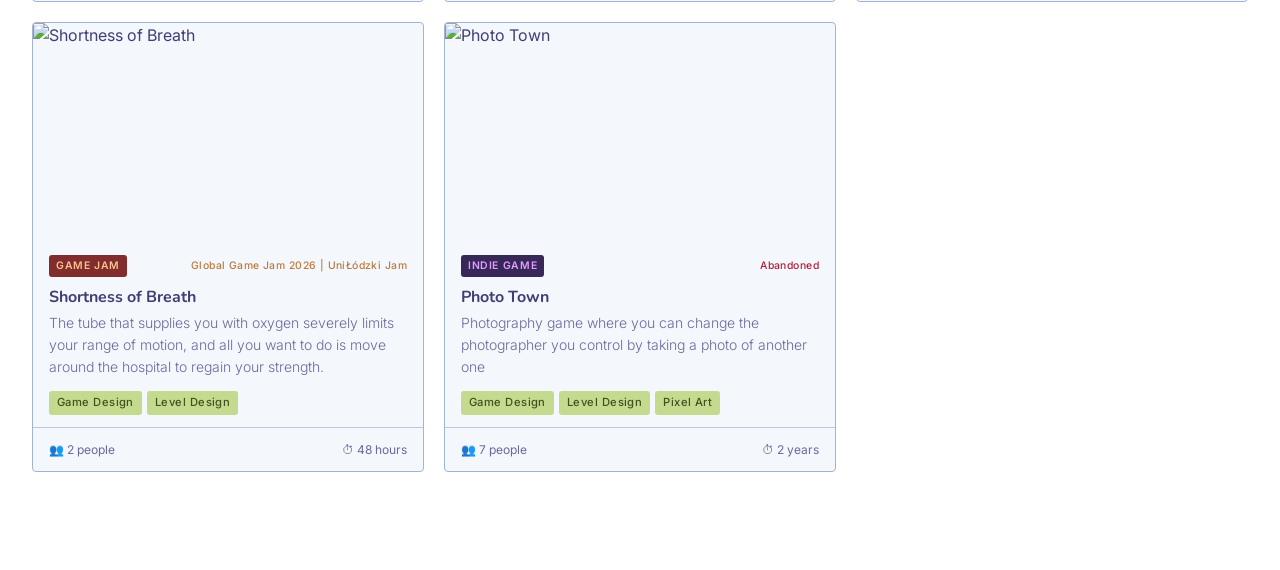
==== commit 409aae1b: "Resume: Split CV to design and programming" ====
--- a/index.html
+++ b/index.html
@@ -16,7 +16,7 @@
   <main>
     <section class="section projects" id="projekty">
       <div class="container">
-        <h2 class="section__title">Projekty</h2>
+        <h2 class="section__title">Projects</h2>
         <div class="grid grid--design" id="grid-design"></div>
         <div class="grid grid--programming" id="grid-programming"></div>
       </div>
@@ -24,14 +24,14 @@
 
     <section class="section posts" id="blog-section-design" style="display:none;">
       <div class="container">
-        <h2 class="section__title">Posty</h2>
+        <h2 class="section__title">Posts</h2>
         <div class="grid grid--blog grid--design" id="blog-grid-design"></div>
       </div>
     </section>
 
     <section class="section posts" id="blog-section-programming" style="display:none;">
       <div class="container">
-        <h2 class="section__title">Posty</h2>
+        <h2 class="section__title">Posts</h2>
         <div class="grid grid--blog grid--programming" id="blog-grid-programming"></div>
       </div>
     </section>
@@ -183,31 +183,31 @@
     link:   './projects/honoratka/honoratka.html',
   });
 
-  addProject({
-    name:   'Code Lyoko inspired game',
-    cover:  'games/codeLyoko.png',
-    images: [],
-    desc:   'Lorem Ipsum',
-    types:  ['blog-post'],
-    event:  'Writing',
-    tags:   ['game-design'],
-    people: 0,
-    time:   'n/a',
-    link:   '/projekty/drugi',
-  });
-
-  addProject({
-    name:   'Bang! Enchancing board game expirience',
-    cover:  'games/bang.png',
-    images: [],
-    desc:   'Lorem Ipsum',
-    types:  ['blog-post', 'board-game'],
-    event:  'Writing',
-    tags:   ['game-design'],
-    people: 0,
-    time:   'n/a',
-    link:   '/projekty/drugi',
-  });
+  // addProject({
+  //   name:   'Code Lyoko inspired game',
+  //   cover:  'games/codeLyoko.png',
+  //   images: [],
+  //   desc:   'Lorem Ipsum',
+  //   types:  ['blog-post'],
+  //   event:  'Writing',
+  //   tags:   ['game-design'],
+  //   people: 0,
+  //   time:   'n/a',
+  //   link:   '/projekty/drugi',
+  // });
+
+  // addProject({
+  //   name:   'Bang! Enchancing board game expirience',
+  //   cover:  'games/bang.png',
+  //   images: [],
+  //   desc:   'Lorem Ipsum',
+  //   types:  ['blog-post', 'board-game'],
+  //   event:  'Writing',
+  //   tags:   ['game-design'],
+  //   people: 0,
+  //   time:   'n/a',
+  //   link:   '/projekty/drugi',
+  // });
 
   // addProject({
   //   name:   'Wibrujący Czarodzieje',
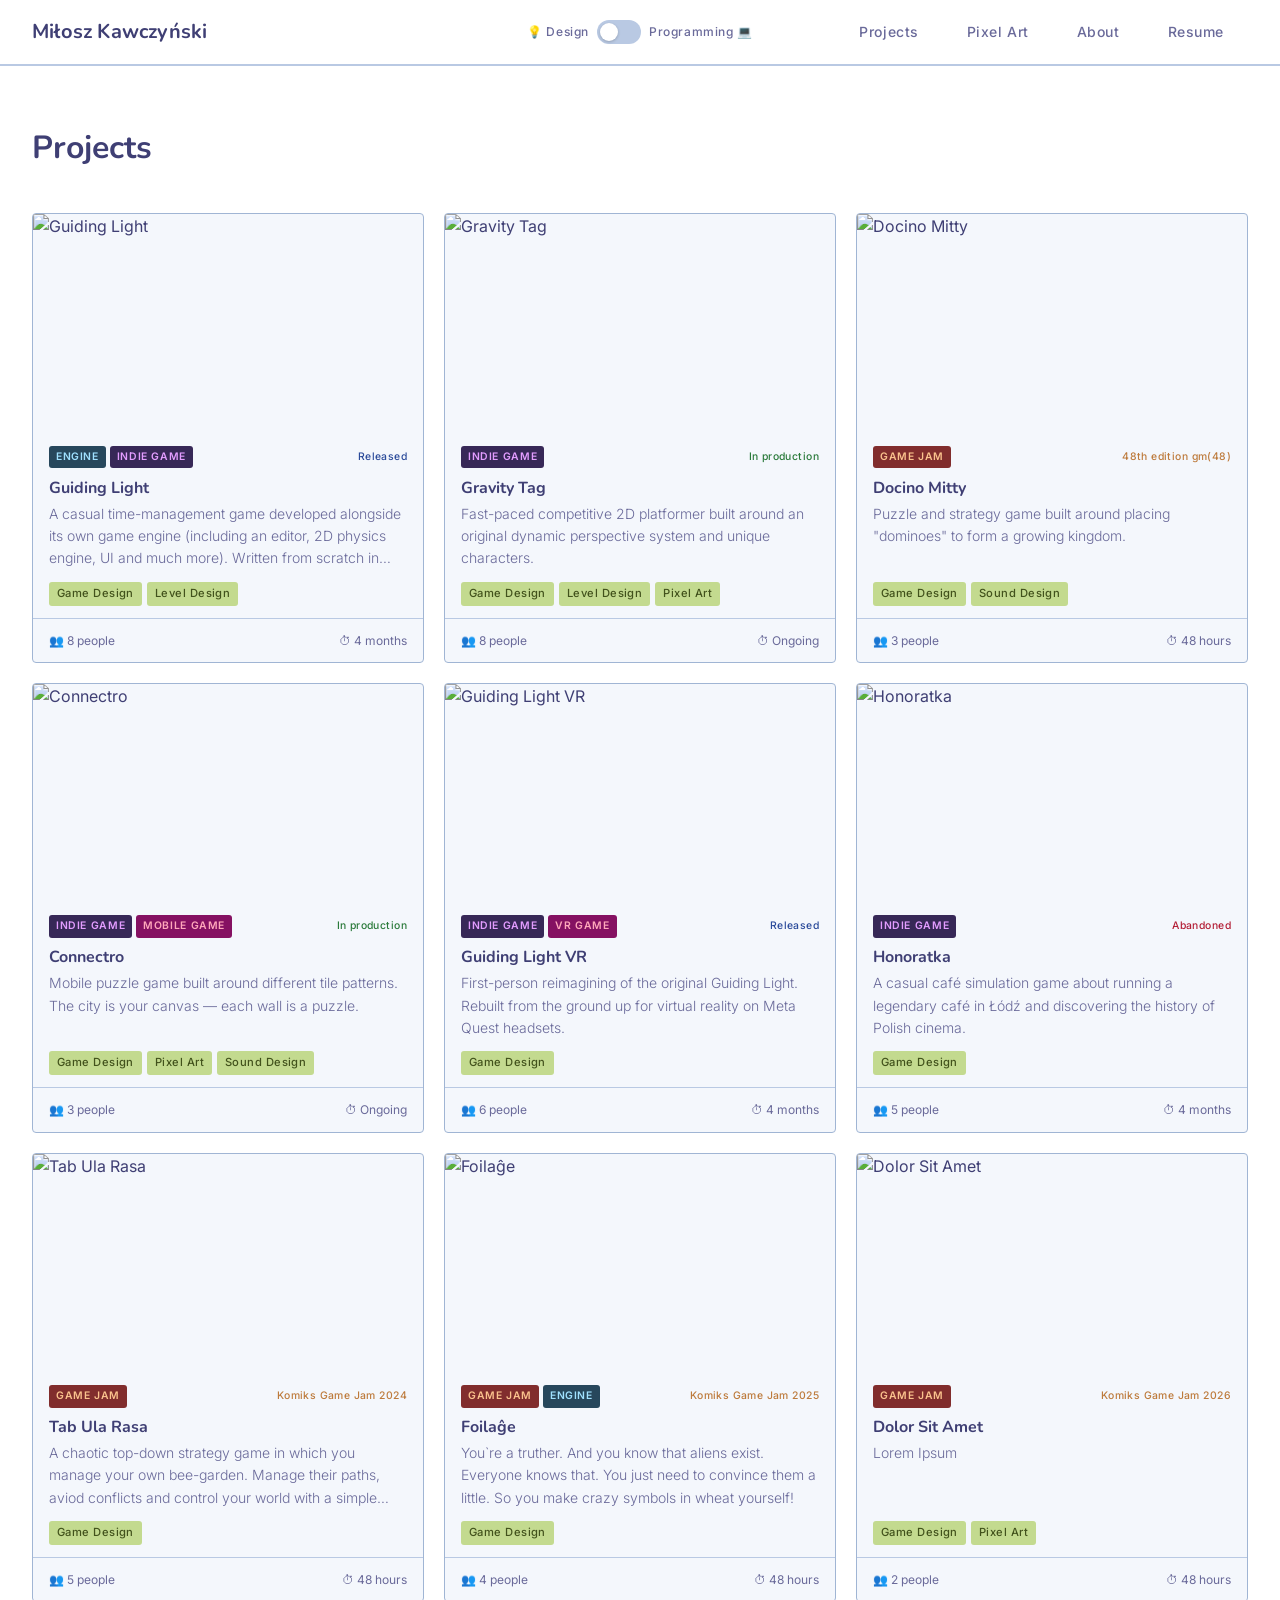
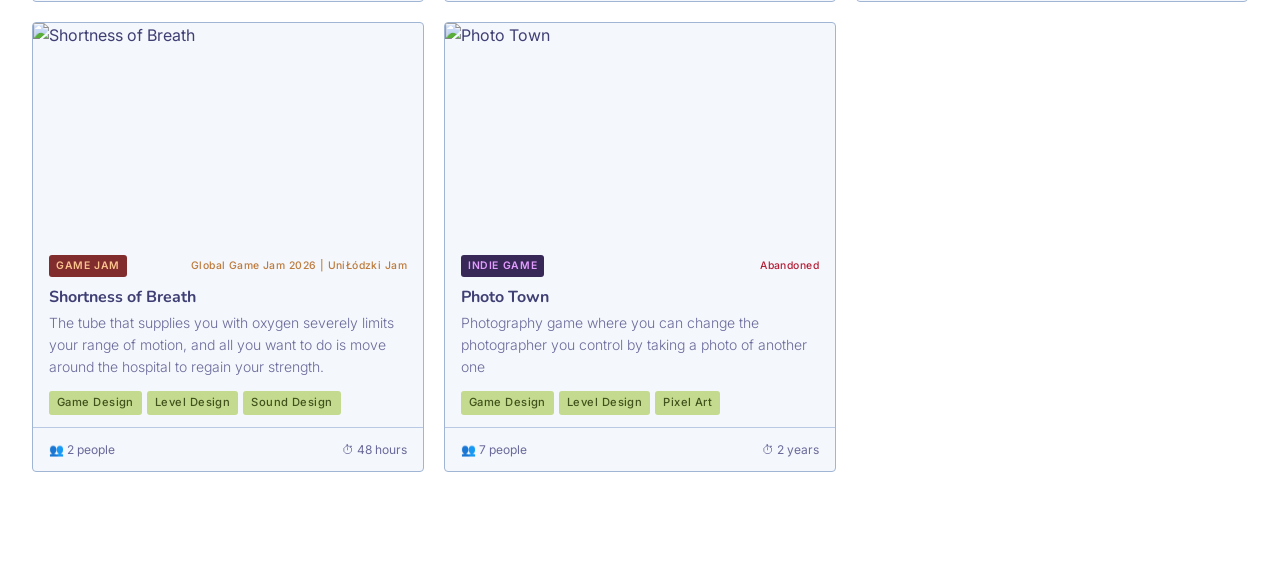
==== commit 3f8aa99d: "ShortnessOfBreath: Add ShortnessOfBreath project" ====
--- a/index.html
+++ b/index.html
@@ -277,11 +277,11 @@
   addProject({
     name:   'Shortness of Breath',
     cover:  'games/shortnessOfBreath.png',
-    images: ['./projects/shortnessOfBreath/shortnessOfBreath1.png', './projects/shortnessOfBreath/shortnessOfBreath2.png', './projects/dolorSitAmet/shortnessOfBreath3.png'],
+    images: ['./projects/shortnessOfBreath/shortnessOfBreath1.png', './projects/shortnessOfBreath/shortnessOfBreath2.png', './projects/shortnessOfBreath/shortnessOfBreath3.png'],
     desc:   'The tube that supplies you with oxygen severely limits your range of motion, and all you want to do is move around the hospital to regain your strength.',
     types:  ['game-jam'],
     event:  'Global Game Jam 2026 | UniŁódzki Jam',
-    tags:   ['systems-programming', 'gameplay-programming', 'game-design', 'level-design'],
+    tags:   ['systems-programming', 'gameplay-programming', 'game-design', 'level-design', 'sound-design'],
     people: 2,
     time:   '48 hours',
     link:   './projects/shortnessOfBreath/shortnessOfBreath.html',
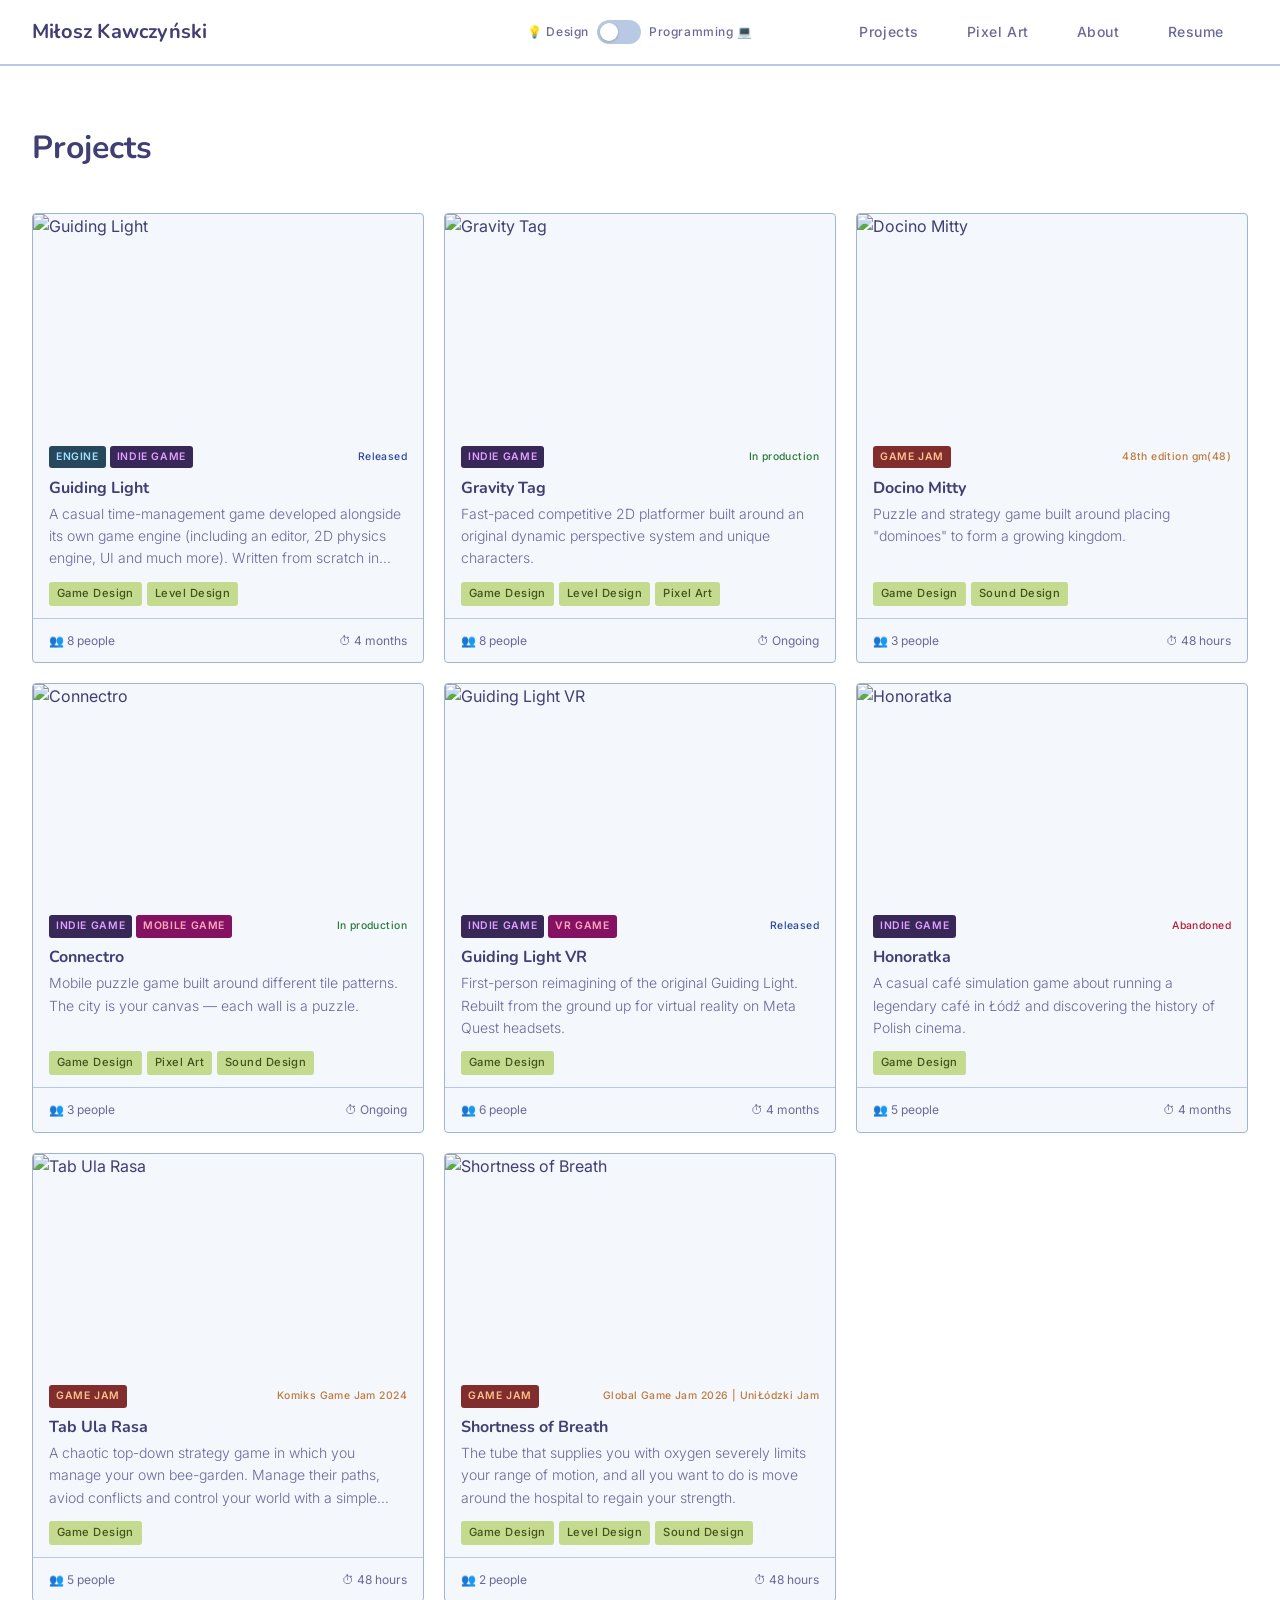
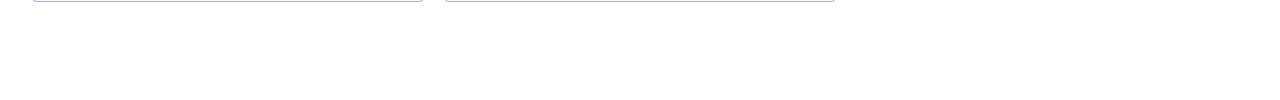
==== commit 686edd13: "Projects: Remove temporary Foliage, Dolor Sit Amet and Photo Town" ====
--- a/index.html
+++ b/index.html
@@ -235,31 +235,31 @@
     link:   './projects/tabUlaRasa/tabUlaRasa.html',
   });
 
-  addProject({
-    name:   'Foilaĝe',
-    cover:  'games/foilage.png',
-    images: ['./projects/foilage/foilage1.png', './projects/foilage/foilage2.png', './projects/foilage/foilage3.png', './projects/foilage/foilage4.png'],
-    desc:   'You`re a truther. And you know that aliens exist. Everyone knows that. You just need to convince them a little. So you make crazy symbols in wheat yourself!',
-    types:  ['game-jam', 'engine'],
-    event:  'Komiks Game Jam 2025',
-    tags:   ['engine-programming', 'systems-programming', 'gameplay-programming', 'game-design'],
-    people: 4,
-    time:   '48 hours',
-    link:   './projects/foilage/foilage.html',
-  });
-
-  addProject({
-    name:   'Dolor Sit Amet',
-    cover:  'games/dolorSitAmet.png',
-    images: ['./projects/dolorSitAmet/dolorSitAmet1.png', './projects/dolorSitAmet/dolorSitAmet2.png', './projects/dolorSitAmet/dolorSitAmet3.png'],
-    desc:   'Lorem Ipsum',
-    types:  ['game-jam'],
-    event:  'Komiks Game Jam 2026',
-    tags:   ['systems-programming', 'gameplay-programming', 'game-design', 'pixelart'],
-    people: 2,
-    time:   '48 hours',
-    link:   './projects/dolorSitAmet/dolorSitAmet.html',
-  });
+  // addProject({
+  //   name:   'Foilaĝe',
+  //   cover:  'games/foilage.png',
+  //   images: ['./projects/foilage/foilage1.png', './projects/foilage/foilage2.png', './projects/foilage/foilage3.png', './projects/foilage/foilage4.png'],
+  //   desc:   'You`re a truther. And you know that aliens exist. Everyone knows that. You just need to convince them a little. So you make crazy symbols in wheat yourself!',
+  //   types:  ['game-jam', 'engine'],
+  //   event:  'Komiks Game Jam 2025',
+  //   tags:   ['engine-programming', 'systems-programming', 'gameplay-programming', 'game-design'],
+  //   people: 4,
+  //   time:   '48 hours',
+  //   link:   './projects/foilage/foilage.html',
+  // });
+
+  // addProject({
+  //   name:   'Dolor Sit Amet',
+  //   cover:  'games/dolorSitAmet.png',
+  //   images: ['./projects/dolorSitAmet/dolorSitAmet1.png', './projects/dolorSitAmet/dolorSitAmet2.png', './projects/dolorSitAmet/dolorSitAmet3.png'],
+  //   desc:   'Lorem Ipsum',
+  //   types:  ['game-jam'],
+  //   event:  'Komiks Game Jam 2026',
+  //   tags:   ['systems-programming', 'gameplay-programming', 'game-design', 'pixelart'],
+  //   people: 2,
+  //   time:   '48 hours',
+  //   link:   './projects/dolorSitAmet/dolorSitAmet.html',
+  // });
 
   // addProject({
   //   name:   'Guiding Light Advance',
@@ -287,18 +287,18 @@
     link:   './projects/shortnessOfBreath/shortnessOfBreath.html',
   });
 
-  addProject({
-    name:   'Photo Town',
-    cover:  'games/photoTown.png',
-    images: ['./projects/photoTown/photoTown1.png', './projects/photoTown/photoTown2.png', './projects/photoTown/photoTown3.png', './projects/photoTown/photoTown4.png', './projects/photoTown/photoTown5.png'],
-    desc:   'Photography game where you can change the photographer you control by taking a photo of another one',
-    types:  ['indie-game'],
-    event:  'abandoned',
-    tags:   ['systems-programming', 'gameplay-programming', 'game-design', 'level-design', 'pixelart'],
-    people: 7,
-    time:   '2 years',
-    link:   './projects/photoTown/photoTown.html',
-  });
+  // addProject({
+  //   name:   'Photo Town',
+  //   cover:  'games/photoTown.png',
+  //   images: ['./projects/photoTown/photoTown1.png', './projects/photoTown/photoTown2.png', './projects/photoTown/photoTown3.png', './projects/photoTown/photoTown4.png', './projects/photoTown/photoTown5.png'],
+  //   desc:   'Photography game where you can change the photographer you control by taking a photo of another one',
+  //   types:  ['indie-game'],
+  //   event:  'abandoned',
+  //   tags:   ['systems-programming', 'gameplay-programming', 'game-design', 'level-design', 'pixelart'],
+  //   people: 7,
+  //   time:   '2 years',
+  //   link:   './projects/photoTown/photoTown.html',
+  // });
 </script>
 
 </body>
